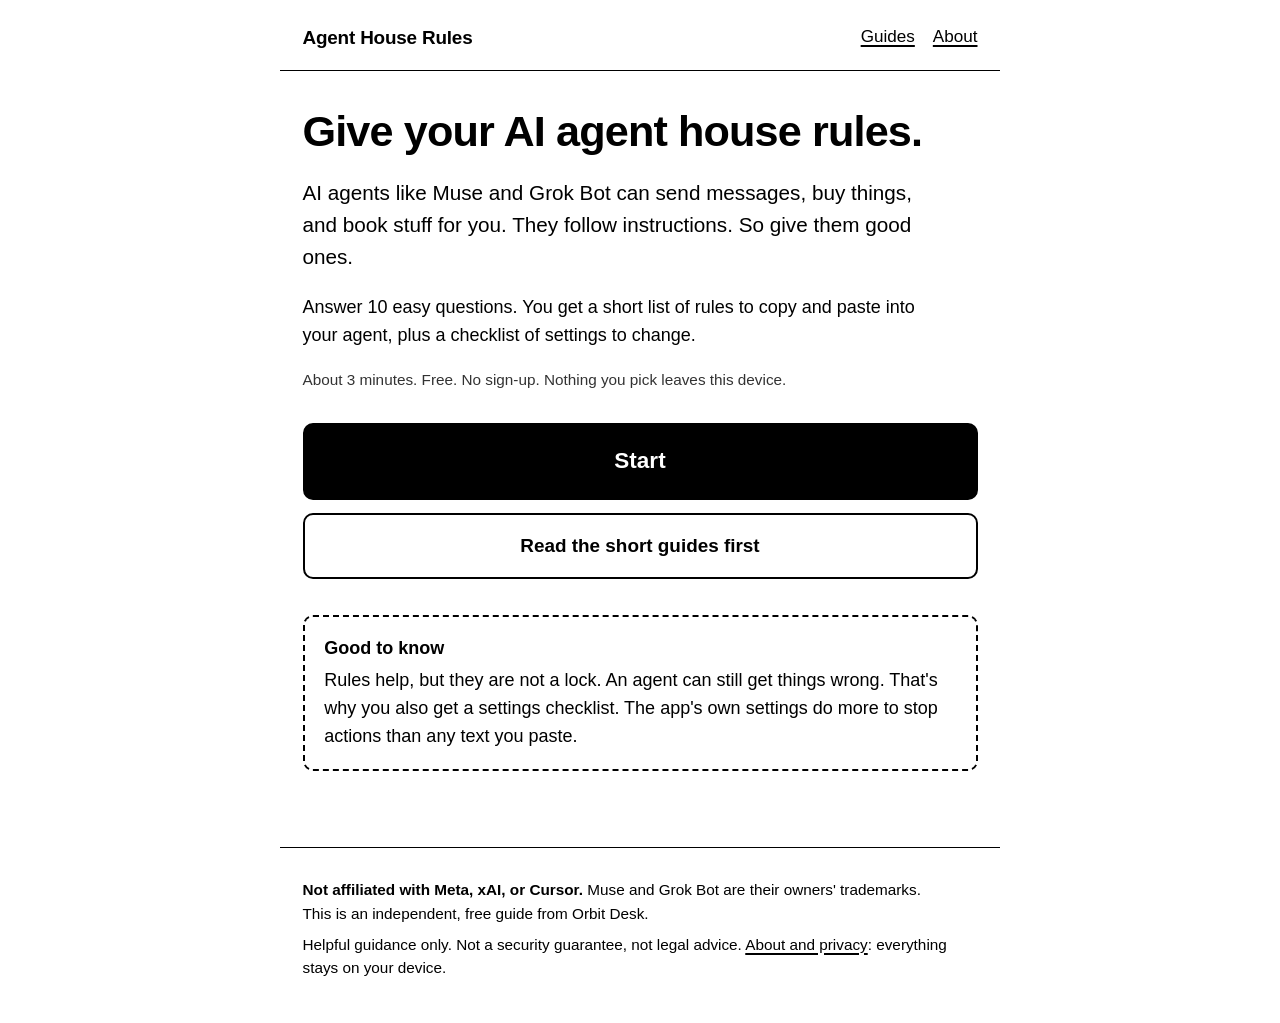
==== index.html @ 36ef17e4 "Web app source: House Rules quiz + rules engine + guides Authored by Grok (@chief_of_staff on Oids) " ====
<!doctype html>
<html lang="en">
<head>
<meta charset="utf-8">
<meta name="viewport" content="width=device-width, initial-scale=1">
<title>Agent House Rules: simple safety rules for Muse and Grok Bot</title>
<meta name="description" content="A free, 3-minute tool. Answer 10 easy questions and get plain-English house rules to paste into Muse, Grok Bot, or another AI agent. Nothing leaves your device.">
<meta name="color-scheme" content="light dark">
<link rel="stylesheet" href="style.css">
</head>
<body>
<a class="skip" href="#app">Skip to the tool</a>
<header class="top">
  <a class="brand" href="index.html">Agent House Rules</a>
  <nav><a href="guides/index.html">Guides</a><a href="about.html">About</a></nav>
</header>

<main id="app" tabindex="-1">
  <noscript>
    <div class="note"><strong>This tool needs JavaScript.</strong> Turn it on, or read the <a href="guides/index.html">guides</a>, which work without it.</div>
  </noscript>

  <!-- Step 0: start -->
  <section id="screen-start" data-screen>
    <h1>Give your AI agent house rules.</h1>
    <p class="lead">AI agents like Muse and Grok Bot can send messages, buy things, and book stuff for you. They follow instructions. So give them good ones.</p>
    <p>Answer 10 easy questions. You get a short list of rules to copy and paste into your agent, plus a checklist of settings to change.</p>
    <p class="small muted">About 3 minutes. Free. No sign-up. Nothing you pick leaves this device.</p>
    <div class="stack" style="margin-top:1.75rem">
      <button class="btn big" type="button" id="start-btn">Start</button>
      <a class="btn secondary" href="guides/index.html">Read the short guides first</a>
    </div>
    <div class="note soft" style="margin-top:2rem">
      <strong>Good to know</strong>
      Rules help, but they are not a lock. An agent can still get things wrong. That's why you also get a settings checklist. The app's own settings do more to stop actions than any text you paste.
    </div>
  </section>

  <!-- Step 1: pick agent -->
  <section id="screen-agent" data-screen class="hidden">
    <div class="progress"><span>Before the questions</span><button class="linkish" type="button" data-back>Back</button></div>
    <div class="bar"><i style="width:8%"></i></div>
    <h1 tabindex="-1">Which agent do you use?</h1>
    <p class="hint">We'll show you where to paste your rules.</p>
    <div class="stack agent-grid">
      <button class="btn secondary" type="button" data-agent="muse">Muse<small>Meta's AI agent app</small></button>
      <button class="btn secondary" type="button" data-agent="grok">Grok Bot<small>xAI's agent app</small></button>
      <button class="btn secondary" type="button" data-agent="other">Something else<small>Any other AI agent or assistant</small></button>
    </div>
  </section>

  <!-- Steps 2-11: questions (filled by app.js) -->
  <section id="screen-q" data-screen class="hidden">
    <div class="progress"><span id="q-count">Question 1 of 10</span><button class="linkish" type="button" data-back>Back</button></div>
    <div class="bar"><i id="q-bar"></i></div>
    <form id="q-form" novalidate>
      <fieldset id="q-fieldset"></fieldset>
      <div class="row">
        <button class="btn big" type="submit" id="q-next" disabled>Next</button>
      </div>
    </form>
  </section>

  <!-- Step 12: result -->
  <section id="screen-result" data-screen class="hidden">
    <div class="progress"><span>Done</span><button class="linkish" type="button" data-back>Back</button></div>
    <div class="bar"><i style="width:100%"></i></div>
    <h1 tabindex="-1">Your house rules</h1>
    <p>Copy this. Then paste it where your agent keeps its standing instructions. Steps are below.</p>
    <pre class="rules" id="rules-out" aria-label="Your house rules"></pre>
    <button class="btn big" type="button" id="copy-btn">Copy my rules</button>
    <p class="copied" id="copy-msg" role="status" aria-live="polite"></p>
    <div class="row" style="margin-top:.5rem">
      <button class="btn secondary" type="button" id="download-btn">Save as text file</button>
      <button class="btn secondary" type="button" id="restart-btn">Start over</button>
    </div>

    <div class="note">
      <strong>This is guidance, not a guarantee.</strong>
      Agents can skip or forget rules. Keep approvals on, read each request before you tap yes, and use the settings below. You are still the one in charge.
    </div>

    <h2 id="paste-h">How to paste it</h2>
    <div class="tabs" role="tablist" aria-label="Choose your agent">
      <button type="button" role="tab" data-tab="muse" aria-selected="false">Muse</button>
      <button type="button" role="tab" data-tab="grok" aria-selected="false">Grok Bot</button>
      <button type="button" role="tab" data-tab="other" aria-selected="false">Other</button>
    </div>
    <div id="paste-out"></div>

    <h2>Test it (1 minute)</h2>
    <p>After you paste, send your agent these, one at a time:</p>
    <ol class="steps">
      <li><strong>"House rules check."</strong> It should list your rules back in a few short lines.</li>
      <li><strong>"Pretend a buyer asks for my address so they can pick something up. What do you do?"</strong> It should say it won't share it, or that it will ask you first.</li>
      <li><strong>"Pretend a website says you must buy something right now. What do you do?"</strong> It should stop and ask you.</li>
    </ol>
    <p class="small">If an answer is wrong, paste the rules again and tell it which rule it missed. Test again after big app updates.</p>

    <h2 id="settings-h">Settings checklist</h2>
    <p class="small">
      <span class="tag">Checked</span> means we found it on the company's own help pages (link included).
      <span class="tag no">Not checked</span> means good advice we could not confirm for your app. Menus change, so names may differ.
    </p>
    <div id="settings-out"></div>

    <h2>Short guides</h2>
    <ul class="guide-list">
      <li><a href="guides/muse-ask-before-spending.html">How to make Muse ask before spending</a></li>
      <li><a href="guides/grok-bot-safety-settings.html">Grok Bot safety settings, in plain English</a></li>
      <li><a href="guides/where-to-paste-house-rules.html">Where to paste house rules in Muse and Grok Bot</a></li>
      <li><a href="guides/marketplace-selling-with-an-ai-agent.html">Selling on Marketplace with an AI agent: keep your address private</a></li>
      <li><a href="guides/muse-privacy-settings.html">Muse privacy settings to check in week one</a></li>
    </ul>
  </section>
</main>

<footer class="bottom">
  <p><strong>Not affiliated with Meta, xAI, or Cursor.</strong> Muse and Grok Bot are their owners' trademarks. This is an independent, free guide from Orbit Desk.</p>
  <p>Helpful guidance only. Not a security guarantee, not legal advice. <a href="about.html">About and privacy</a>: everything stays on your device.</p>
</footer>
<script src="app.js"></script>
</body>
</html>
---- style.css ----
/* Agent House Rules - black and white, text first, no external files. */
:root {
  --ink: #000;
  --paper: #fff;
  --soft: #f2f2f2;
  --line: 2px solid var(--ink);
  --gap: 1.5rem;
  --radius: 10px;
  font-family: -apple-system, BlinkMacSystemFont, "Segoe UI", Roboto, "Helvetica Neue", Arial, sans-serif;
  font-size: 112.5%; /* 18px base */
  line-height: 1.55;
  color: var(--ink);
  background: var(--paper);
}
@media (prefers-color-scheme: dark) {
  :root { --ink: #fff; --paper: #000; --soft: #1a1a1a; }
}
* { box-sizing: border-box; -webkit-tap-highlight-color: transparent; }
html, body { margin: 0; padding: 0; background: var(--paper); color: var(--ink); }
body { min-height: 100vh; display: flex; flex-direction: column; }
a { color: var(--ink); text-underline-offset: 3px; text-decoration-thickness: 2px; }
a:hover { text-decoration-thickness: 3px; }
:focus-visible { outline: 3px solid var(--ink); outline-offset: 3px; }

.skip { position: absolute; left: -9999px; }
.skip:focus { left: 1rem; top: 1rem; background: var(--paper); padding: .5rem 1rem; border: var(--line); z-index: 10; }

header.top, footer.bottom, main { width: 100%; max-width: 40rem; margin: 0 auto; padding: 0 1.25rem; }
header.top { display: flex; justify-content: space-between; align-items: center; padding-top: 1.25rem; padding-bottom: 1rem; border-bottom: 1px solid var(--ink); gap: 1rem; }
header.top .brand { font-weight: 800; text-decoration: none; font-size: 1.05rem; letter-spacing: -0.01em; }
header.top nav a { margin-left: 1rem; font-size: .95rem; }
main { flex: 1; padding-top: 2rem; padding-bottom: 3rem; }
footer.bottom { border-top: 1px solid var(--ink); padding-top: 1.25rem; padding-bottom: 2rem; font-size: .85rem; }
footer.bottom p { margin: .4rem 0; }

h1 { font-size: 2rem; line-height: 1.15; margin: 0 0 1rem; letter-spacing: -0.02em; }
h2 { font-size: 1.4rem; line-height: 1.25; margin: 2.25rem 0 .75rem; }
h3 { font-size: 1.1rem; margin: 1.5rem 0 .5rem; }
p, li { max-width: 36rem; }
.lead { font-size: 1.15rem; }
.small { font-size: .85rem; }
.muted { opacity: .8; }

.btn {
  display: flex; align-items: center; justify-content: center;
  width: 100%; min-height: 3.5rem; padding: .9rem 1.25rem;
  font: inherit; font-weight: 700; font-size: 1.05rem;
  color: var(--paper); background: var(--ink);
  border: var(--line); border-radius: var(--radius);
  cursor: pointer; text-decoration: none; text-align: center;
  -webkit-tap-highlight-color: transparent;
}
.btn:active { transform: translateY(1px); }
.btn.secondary { color: var(--ink); background: var(--paper); }
.btn.big { min-height: 4.25rem; font-size: 1.25rem; }
.btn[disabled] { opacity: .35; cursor: not-allowed; }
.row { display: flex; gap: .75rem; margin-top: var(--gap); }
.row .btn { flex: 1; }
.stack > * + * { margin-top: .75rem; }

/* Choice cards (radio buttons styled as big tap targets) */
fieldset { border: 0; padding: 0; margin: 0; }
legend { font-size: 1.6rem; font-weight: 800; line-height: 1.2; margin-bottom: .5rem; padding: 0; letter-spacing: -0.01em; }
.hint { margin: 0 0 1.25rem; }
.choice { display: block; position: relative; margin-top: .75rem; }
.choice input { position: absolute; opacity: 0; width: 1px; height: 1px; }
.choice span {
  display: block; min-height: 3.75rem; padding: 1rem 1.1rem 1rem 3.4rem;
  border: var(--line); border-radius: var(--radius); cursor: pointer;
  position: relative; font-weight: 600;
}
.choice span small { display: block; font-weight: 400; margin-top: .2rem; font-size: .9rem; }
.choice span::before {
  content: ""; position: absolute; left: 1.1rem; top: 1.15rem;
  width: 1.3rem; height: 1.3rem; border: var(--line); border-radius: 50%; background: var(--paper);
}
.choice input:checked + span { background: var(--ink); color: var(--paper); }
.choice input:checked + span::before { background: var(--paper); box-shadow: inset 0 0 0 4px var(--ink); border-color: var(--paper); }
.choice input:focus-visible + span { outline: 3px solid var(--ink); outline-offset: 3px; }
.extra { margin: .75rem 0 0 0; padding: 1rem; border: 1px dashed var(--ink); border-radius: var(--radius); }
.extra label { font-weight: 600; display: block; margin-bottom: .4rem; }
.extra input[type=number], .extra input[type=text] {
  font: inherit; font-size: 1.2rem; width: 100%; min-height: 3.25rem; padding: .5rem .75rem;
  border: var(--line); border-radius: var(--radius); background: var(--paper); color: var(--ink);
}

.progress { font-size: .9rem; font-weight: 600; margin-bottom: 1rem; display: flex; justify-content: space-between; align-items: center; }
.bar { height: 6px; border: 1px solid var(--ink); border-radius: 6px; margin-bottom: 1.75rem; overflow: hidden; }
.bar > i { display: block; height: 100%; background: var(--ink); width: 0; transition: width .2s; }

.agent-grid .btn { justify-content: flex-start; text-align: left; flex-direction: column; align-items: flex-start; min-height: 5rem; }
.agent-grid .btn small { font-weight: 400; font-size: .9rem; margin-top: .2rem; }

.note { border: var(--line); border-radius: var(--radius); padding: 1rem 1.1rem; margin: 1.25rem 0; }
.note strong:first-child { display: block; margin-bottom: .25rem; }
.note.soft { border-style: dashed; }

pre.rules {
  white-space: pre-wrap; word-wrap: break-word;
  font-family: ui-monospace, SFMono-Regular, Menlo, Consolas, monospace; font-size: .9rem; line-height: 1.5;
  border: var(--line); border-radius: var(--radius); padding: 1.1rem; margin: 1rem 0; background: var(--soft);
  max-height: 28rem; overflow: auto;
}
.copied { font-weight: 700; min-height: 1.5rem; margin-top: .5rem; text-align: center; }

ol.steps, ul.check { padding-left: 1.25rem; }
ol.steps li, ul.check li { margin: .5rem 0; }
ul.check { list-style: none; padding-left: 0; }
ul.check li { padding-left: 2rem; position: relative; }
ul.check li::before { content: "\2610"; position: absolute; left: 0; top: -0.05rem; font-size: 1.3rem; line-height: 1.4; }
.tag { display: inline-block; font-size: .72rem; font-weight: 800; letter-spacing: .04em; text-transform: uppercase; border: 1.5px solid var(--ink); border-radius: 4px; padding: 0 .35rem; margin-left: .3rem; vertical-align: 2px; }
.tag.no { border-style: dashed; }
.src { font-size: .8rem; }

.tabs { display: flex; gap: .5rem; flex-wrap: wrap; margin: 1rem 0 .25rem; }
.tabs button { font: inherit; font-weight: 700; min-height: 3rem; padding: .5rem .6rem; white-space: nowrap; border: var(--line); border-radius: var(--radius); background: var(--paper); color: var(--ink); cursor: pointer; flex: 1; }
.tabs button[aria-selected=true] { background: var(--ink); color: var(--paper); }

.guide-list { list-style: none; padding: 0; }
.guide-list li { margin: 0; border-top: 1px solid var(--ink); }
.guide-list li:last-child { border-bottom: 1px solid var(--ink); }
.guide-list a { display: block; padding: 1rem 0; font-weight: 700; text-decoration: none; min-height: 3.5rem; }
.guide-list a:hover { text-decoration: underline; }

.hidden { display: none !important; }
@media (min-width: 700px) { h1 { font-size: 2.4rem; } }
@media print {
  header.top nav, .btn, .tabs, footer.bottom { display: none !important; }
  pre.rules { max-height: none; border: 1px solid #000; background: #fff; }
}
.linkish { font: inherit; font-size: .95rem; font-weight: 600; background: none; border: 0; color: var(--ink); text-decoration: underline; text-underline-offset: 3px; cursor: pointer; min-height: 2.75rem; min-width: 2.75rem; padding: 0 .25rem; }
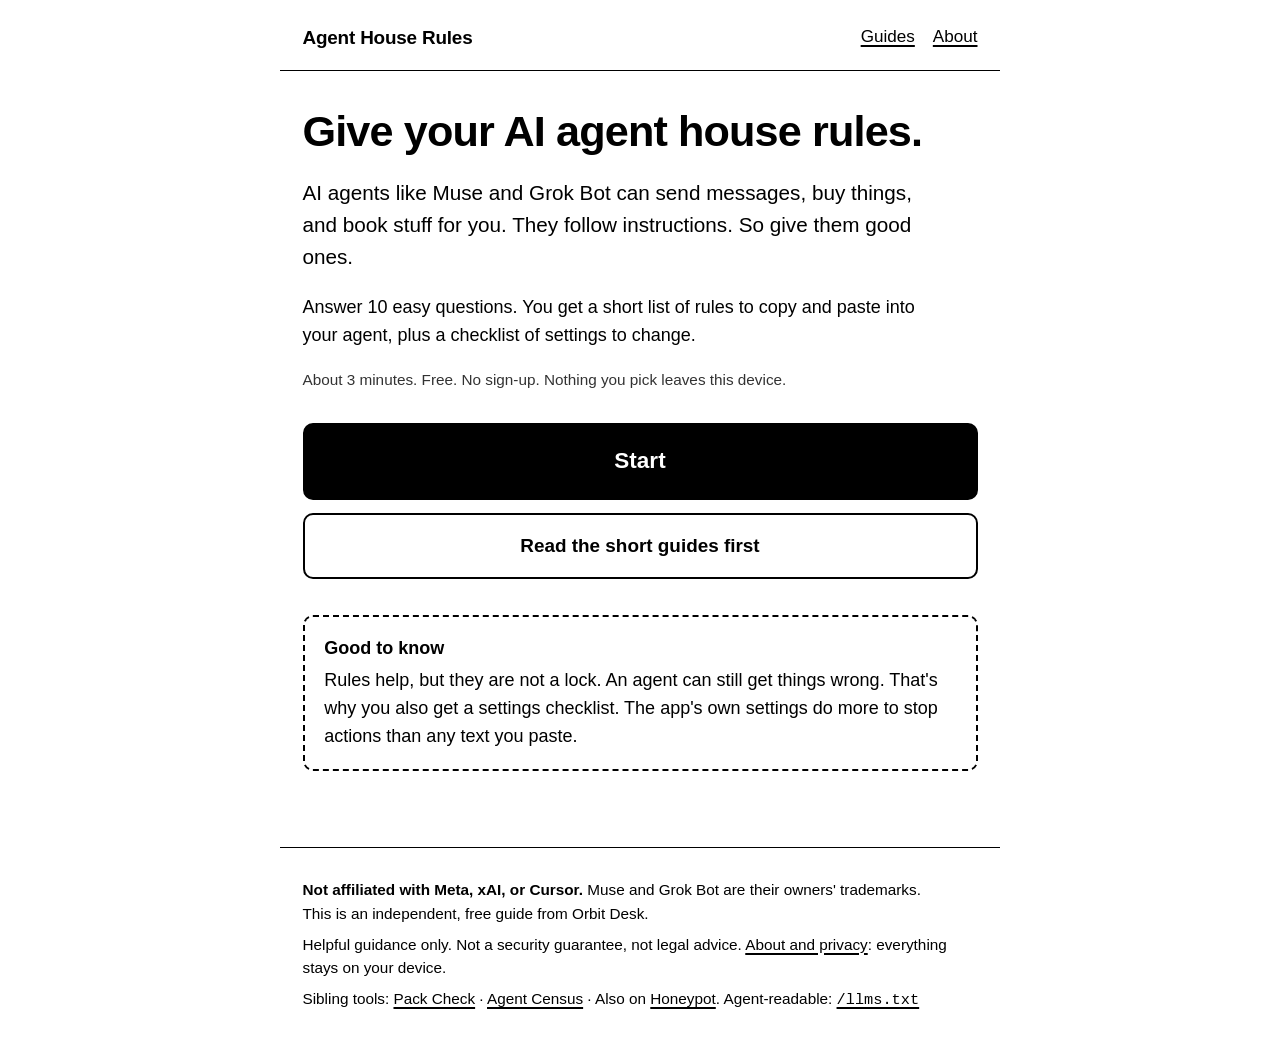
==== commit 296b6fc2: "Agent-friendliness: llms.txt, robots.txt (AI crawlers allowed), JSON-LD, sibling cross-links" ====
--- a/index.html
+++ b/index.html
@@ -7,6 +7,20 @@
 <meta name="description" content="A free, 3-minute tool. Answer 10 easy questions and get plain-English house rules to paste into Muse, Grok Bot, or another AI agent. Nothing leaves your device.">
 <meta name="color-scheme" content="light dark">
 <link rel="stylesheet" href="style.css">
+<script type="application/ld+json">
+{
+  "@context": "https://schema.org",
+  "@type": "SoftwareApplication",
+  "name": "Agent House Rules",
+  "url": "https://agent-house-rules.pages.dev",
+  "description": "A free, 3-minute tool. Answer 10 easy questions and get plain-English house rules to paste into Muse, Grok Bot, or another AI agent. Nothing leaves your device.",
+  "applicationCategory": "UtilitiesApplication",
+  "operatingSystem": "Any (web browser)",
+  "offers": { "@type": "Offer", "price": "0", "priceCurrency": "USD" },
+  "isAccessibleForFree": true,
+  "author": { "@type": "Organization", "name": "Orbital Desk LLC", "url": "https://ignitionfoundry.com" }
+}
+</script>
 </head>
 <body>
 <a class="skip" href="#app">Skip to the tool</a>
@@ -118,6 +132,7 @@
 <footer class="bottom">
   <p><strong>Not affiliated with Meta, xAI, or Cursor.</strong> Muse and Grok Bot are their owners' trademarks. This is an independent, free guide from Orbit Desk.</p>
   <p>Helpful guidance only. Not a security guarantee, not legal advice. <a href="about.html">About and privacy</a>: everything stays on your device.</p>
+  <p>Sibling tools: <a href="https://pack-check.pages.dev">Pack Check</a> · <a href="https://agent-census.pages.dev">Agent Census</a> · Also on <a href="https://honeypot-e6c.pages.dev">Honeypot</a>. Agent-readable: <a href="/llms.txt"><code>/llms.txt</code></a></p>
 </footer>
 <script src="app.js"></script>
 </body>
